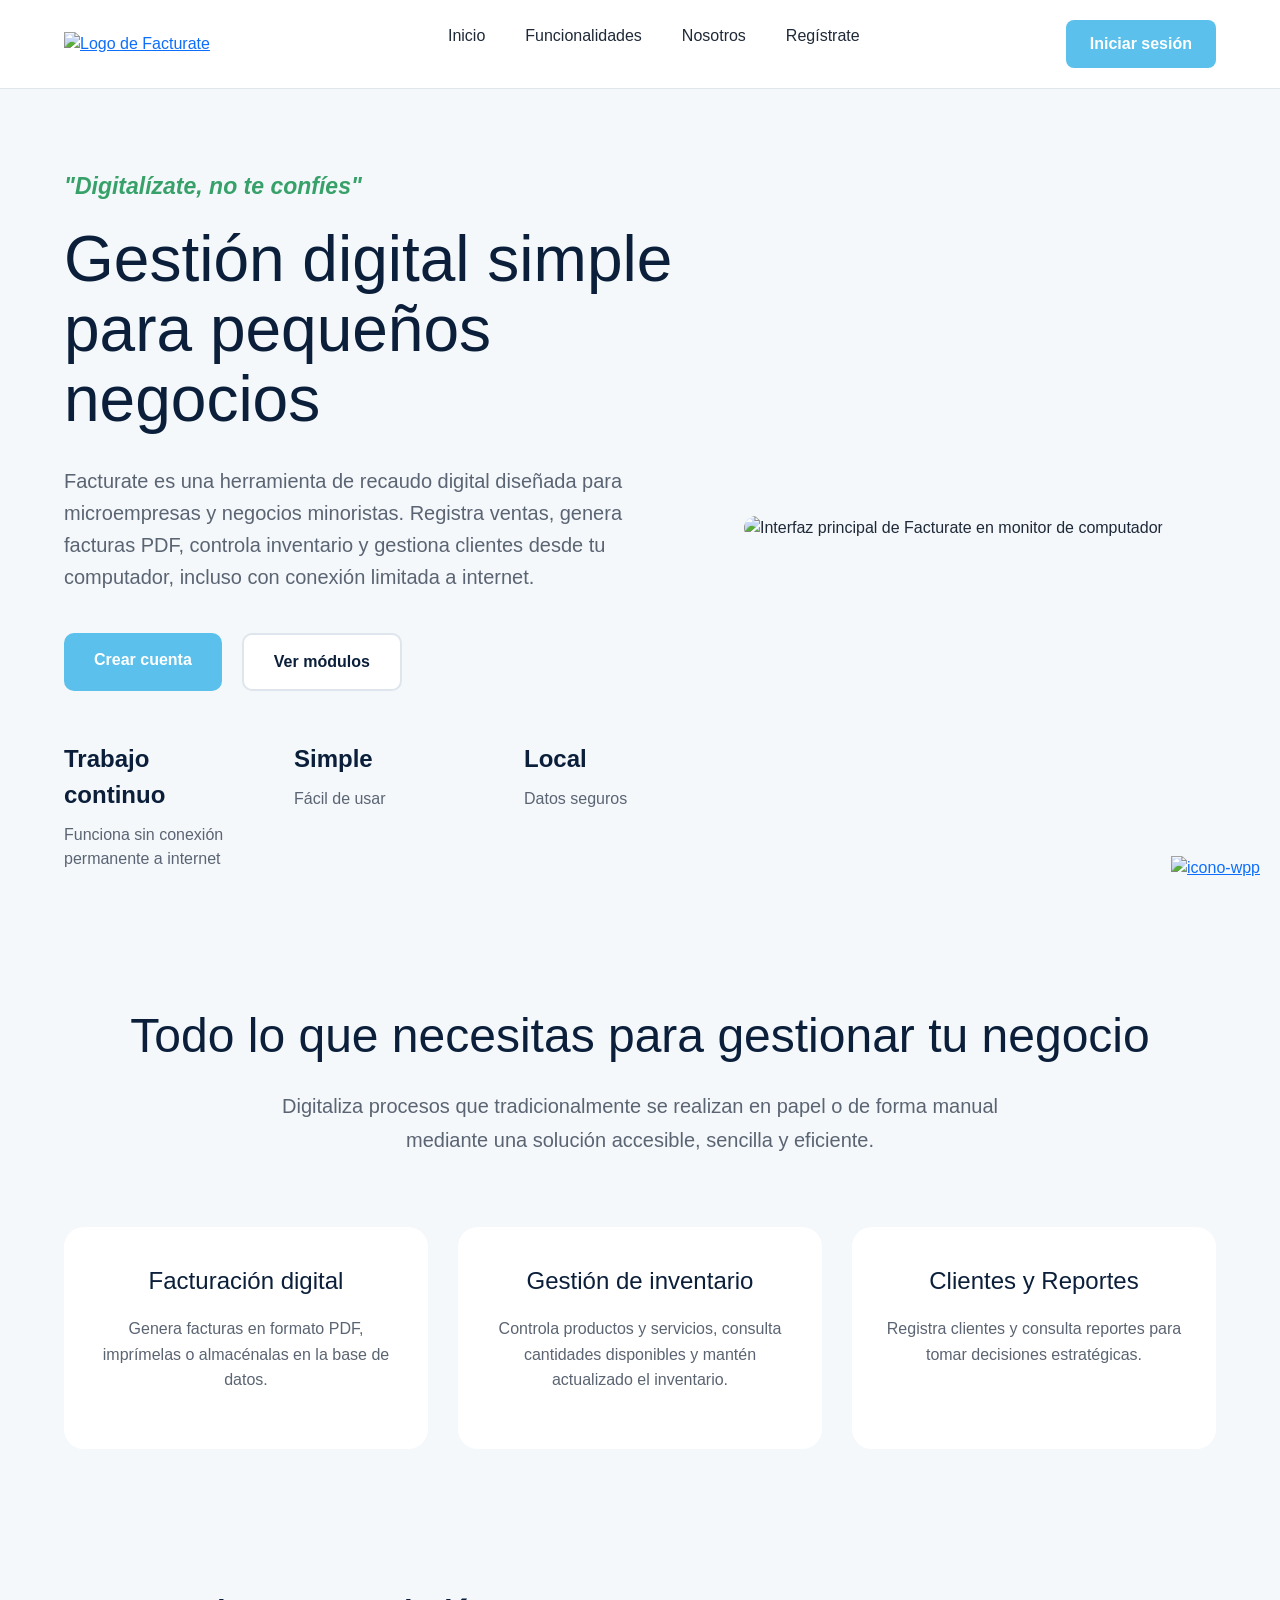
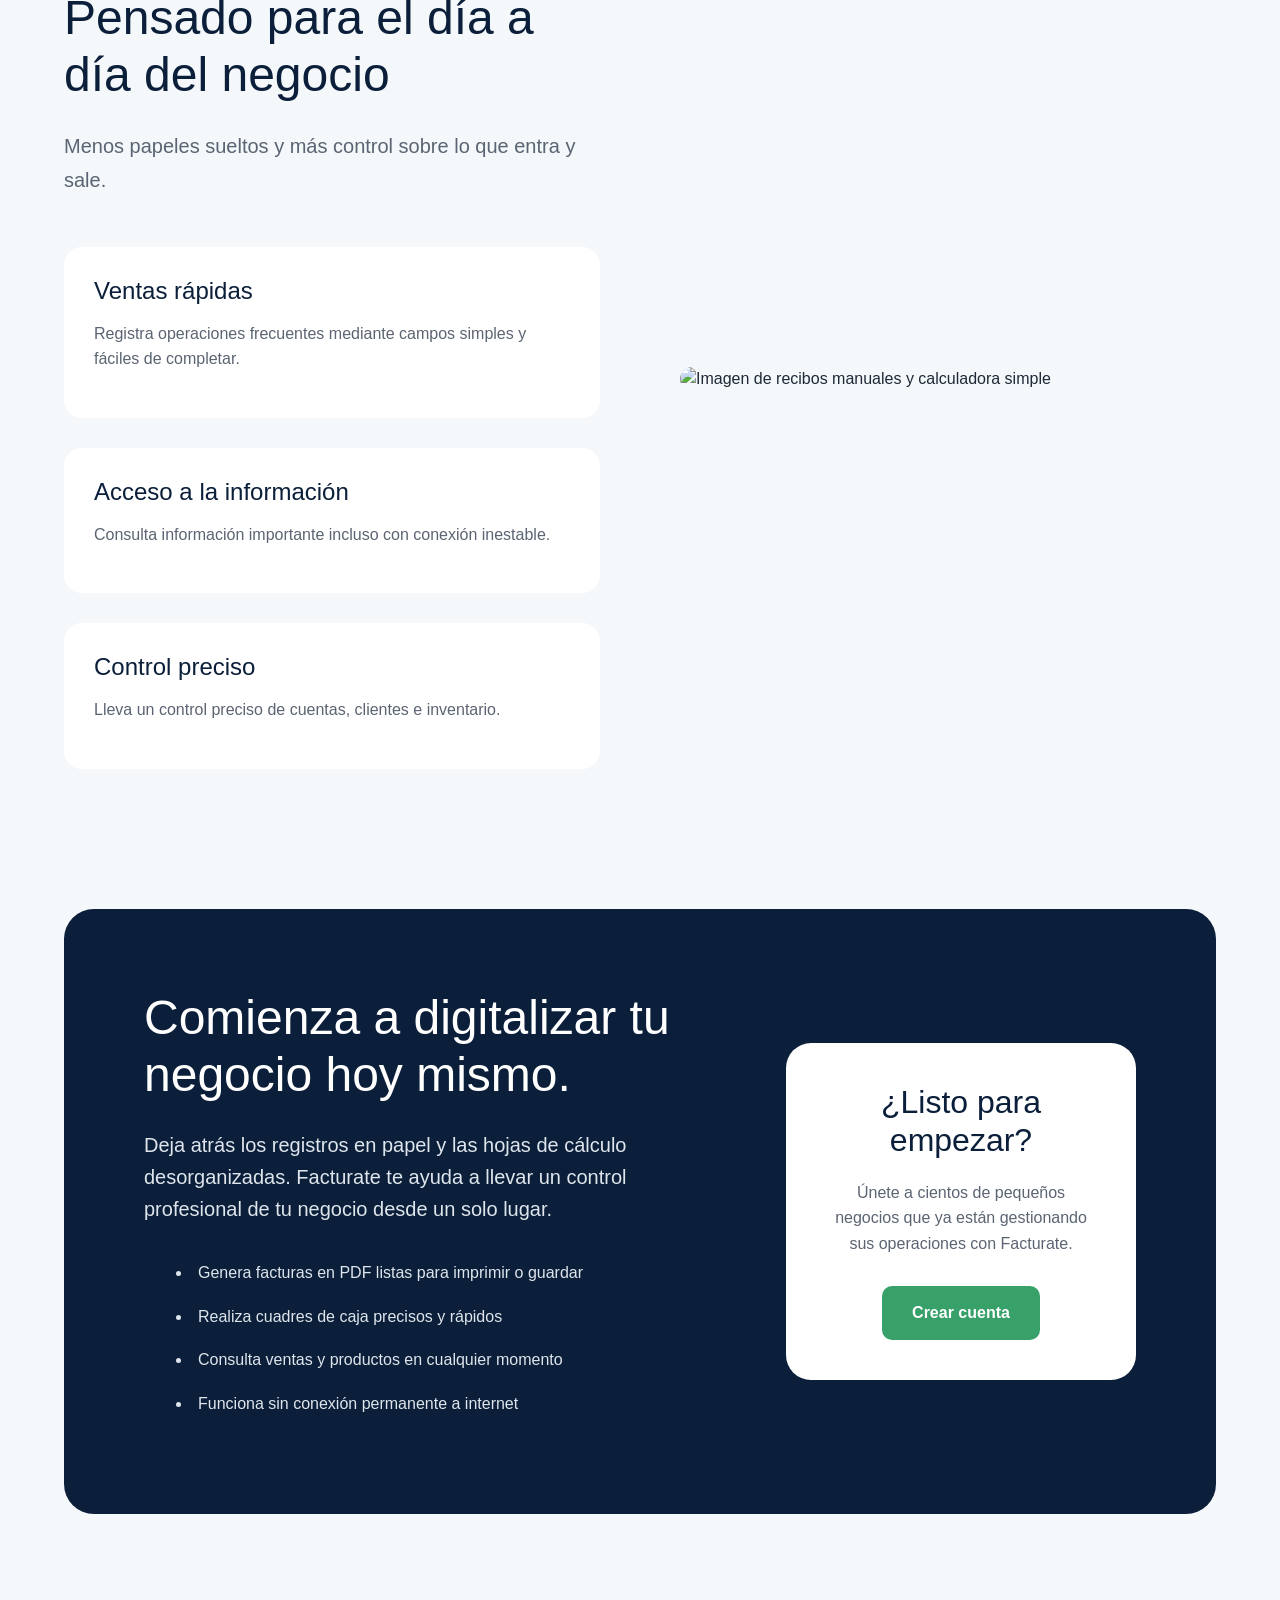
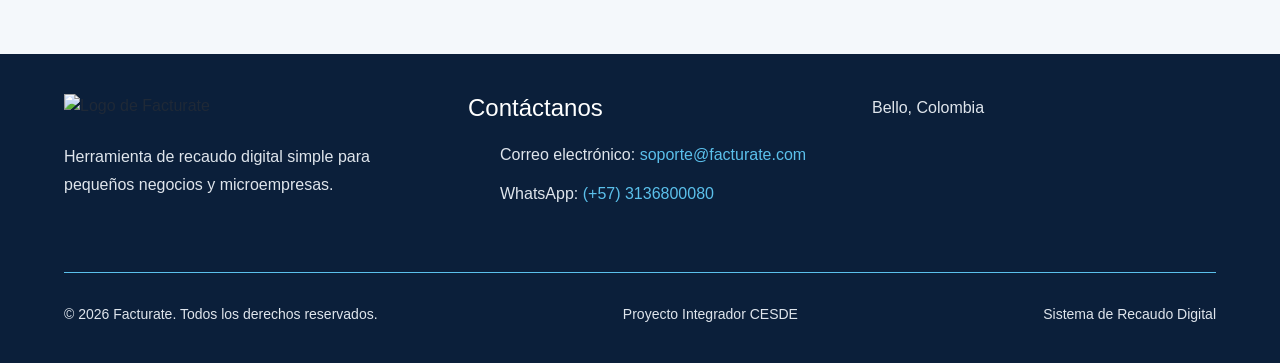
==== index.html @ 5413cbb7 "Refactorizacion y documentacion completa de estilos CSS" ====
<!DOCTYPE html>
<html lang="es">
<head>
  <meta charset="UTF-8">
  <meta name="viewport" content="width=device-width, initial-scale=1.0">
  <title>Facturate | Gestión digital para pequeños negocios</title>
  <link href="https://cdn.jsdelivr.net/npm/bootstrap@5.3.8/dist/css/bootstrap.min.css" rel="stylesheet" integrity="sha384-sRIl4kxILFvY47J16cr9ZwB07vP4J8+LH7qKQnuqkuIAvNWLzeN8tE5YBujZqJLB" crossorigin="anonymous">
  <link rel="stylesheet" href="styles.css">
</head>

<body id="inicio">
  
  <!-- Header -->
  <header>
    <section>
      <a href="#inicio">
        <img src="Imagenes/logo-facturate.png" alt="Logo de Facturate">
      </a>      
      <nav aria-label="Navegación principal">
        <ul>
          <li>
            <a href="#inicio">Inicio</a>
          </li>
          <li>
            <a href="#funcionalidades">Funcionalidades</a>
          </li>
          <li>
            <a href="#nosotros">Nosotros</a>
          </li>
          <li>
            <a href="#registro">Regístrate</a>
          </li>
        </ul>
      </nav>
      <a class="login" href="#login">Iniciar sesión</a>
    </section>
  </header>

  <!-- Main -->
  <main>
    <!--Hero (Parte principal y mas visible de la pagina)-->
    <section class="hero">

      <section class="hero-texto">

        <p class="hero-slogan">"Digitalízate, no te confíes"</p>
        <h1>Gestión digital simple para pequeños negocios</h1>
        <p class="hero-descripcion">
          Facturate es una herramienta de recaudo digital diseñada para
          microempresas y negocios minoristas. Registra ventas, genera
          facturas PDF, controla inventario y gestiona clientes desde
          tu computador, incluso con conexión limitada a internet.
        </p>

        <section class="hero-botones">
          <a class="boton-primario" href="Registro.html">Crear cuenta</a> <!--Boton para el formulario de registro-->
          <a class="boton-secundario" href="#funcionalidades">Ver módulos</a><!--Boton para conocer funcionalidades del software-->
        </section>

        <section class="hero-estadisticas">
          <article class="estadistica">
            <strong>Trabajo continuo</strong>
            <p>Funciona sin conexión permanente a internet</p>
          </article>
          <article class="estadistica">
            <strong>Simple</strong>
            <p>Fácil de usar</p>
          </article>
          <article class="estadistica">
            <strong>Local</strong>
            <p>Datos seguros</p>
          </article>
        </section>

      </section>

      <section class="hero-imagen">
        <img src="Imagenes/Monitor-Interfaz.png" alt="Interfaz principal de Facturate en monitor de computador">
      </section>

    </section>

    <!-- Funcionalidades -->
    <section class="funcionalidades" id="funcionalidades">

        <h2>Todo lo que necesitas para gestionar tu negocio</h2>
        <p>
          Digitaliza procesos que tradicionalmente se realizan
          en papel o de forma manual mediante una solución
          accesible, sencilla y eficiente.
        </p>

      <section class="funcionalidades-cartas">
        <article class="funcionalidad">
          <h3>Facturación digital</h3>
          <p>
            Genera facturas en formato PDF, imprímelas
            o almacénalas en la base de datos.
          </p>
        </article>
        <article class="funcionalidad">
          <h3>Gestión de inventario</h3>
          <p>
            Controla productos y servicios, consulta cantidades
            disponibles y mantén actualizado el inventario.
          </p>
        </article>
        <article class="funcionalidad">
          <h3>Clientes y Reportes</h3>
          <p>
            Registra clientes y consulta reportes para
            tomar decisiones estratégicas.
          </p>
        </article>

      </section>

    </section>

    <!-- Modulos -->
    <section class="modulos" id="modulos">

      <section class="modulos-texto">

          <h2>Pensado para el día a día del negocio</h2>
          <p>
            Menos papeles sueltos y más control
            sobre lo que entra y sale.
          </p>

        <section class="modulos-lista">

          <article class="modulo">
            <h3>Ventas rápidas</h3>
            <p>
              Registra operaciones frecuentes mediante
              campos simples y fáciles de completar.
            </p>
          </article>
          <article class="modulo">
            <h3>Acceso a la información</h3>
            <p>
              Consulta información importante incluso
              con conexión inestable.
            </p>
          </article>
          <article class="modulo">
            <h3>Control preciso</h3>
            <p>
              Lleva un control preciso de cuentas,
              clientes e inventario.
            </p>
          </article>

        </section>

      </section>

      <section class="modulos-manual">
        <img src="Imagenes/Papel_Calculadora.png" alt="Imagen de recibos manuales y calculadora simple">
      </section>

    </section>

    <!--CTA Section (invitación final)-->
    <section class="cta">

      <section class="cta-texto">
        <h2>Comienza a digitalizar tu negocio hoy mismo.</h2>
        <p>
          Deja atrás los registros en papel y las hojas de cálculo desorganizadas. 
          Facturate te ayuda a llevar un control profesional de tu negocio desde un solo lugar.
        </p>
          <ul>
            <li>Genera facturas en PDF listas para imprimir o guardar</li>
            <li>Realiza cuadres de caja precisos y rápidos</li>
            <li>Consulta ventas y productos en cualquier momento</li>
            <li>Funciona sin conexión permanente a internet</li>
          </ul>
      </section>

      <article class="cta-accion">
        <h2>¿Listo para empezar?</h2>
        <p>
          Únete a cientos de pequeños negocios que ya están gestionando sus operaciones con Facturate.
        </p>
        <a class="boton-cta" href="Registro.html">Crear cuenta</a>
      </article>

    </section>

  </main>

  <!--Footer-->
  <footer class="footer">

    <section class="footer-contenido">

      <article class="footer-marca">
        <img src="Imagenes/logo-facturate.png" alt="Logo de Facturate">
        <p>
          Herramienta de recaudo digital simple
          para pequeños negocios y microempresas.
        </p>
      </article>
      <article class="footer-contacto">
        <h3>Contáctanos</h3>
        <ul>
          <li>Correo electrónico:
            <a href="mailto:julian.zapata.munera@gmail.com"> soporte@facturate.com</a>
          </li>
          <li>WhatsApp:
            <a href="https://wa.me/573136800080">(+57) 3136800080</a>
          </li>
        </ul>
      </article>

      <article class="footer-ubicacion">
        <p>Bello, Colombia</p>
      </article>

    </section>

    <!--Copyrigth de proyecto Facturate-->
    <section class="footer-copy">
      <p>© 2026 Facturate. Todos los derechos reservados.</p>
      <p>Proyecto Integrador CESDE</p>
      <p>Sistema de Recaudo Digital</p>
    </section>

  </footer>
  <a href="https://wa.me/573136800080" class="btn-whatsapp" target="_blank" aria-label="Contactar por WhatsApp">
    <img src="Imagenes/icons8-whatsapp-64.png" alt="icono-wpp">
  </a>  

</body>
</html>
---- styles.css ----
/*========================================
=             PALETA DE COLORES          =
========================================*/
:root {
    --azul-oscuro: #0b1f3a;
    --azul-claro: #5bc0eb;
    --verde: #37a169;
    --gris-oscuro: #1f2937;
    --gris-medio: #5b6472;
    --gris-claro: #dfe5ec;
    --gris-fondo: #f4f8fb;
    --blanco: #ffffff;
}

/*========================================
=             ESTILOS GENERALES          =
========================================*/

/* Reset general para evitar estilos por defecto del navegador */
* {
    margin: 0;
    padding: 0;
    box-sizing: border-box;
}

/* Estilos generales del sitio */
body {
    background-color: var(--gris-fondo);
    font-family: Arial, Helvetica, sans-serif;
    color: var(--gris-oscuro);
}

/*========================================
=          PÁGINA PRINCIPAL: INDEX       =
========================================*/

/* Header */
header {
    background-color: var(--blanco);
    border-bottom: 1px solid var(--gris-claro);
    padding: 20px 0;
    position: sticky;
    top: 0;
    z-index: 1000;
    /* Mantiene el encabezado visible al desplazarse */
}

header section {
    width: 90%;
    max-width: 1200px;
    margin: 0 auto;
    display: flex;
    justify-content: space-between;
    align-items: center;
    /* Distribuye los elementos horizontalmente y los centra verticalmente */
}

header img {
    width: 180px;
    height: auto;
}

/* Navegación principal */
nav ul {
    display: flex;
    gap: 40px;
    list-style: none;
    /* Elimina las viñetas de la lista */
}

nav a {
    text-decoration: none;
    color: var(--gris-oscuro);
    font-size: 16px;
    font-weight: 500;
}

nav a:hover {
    color: var(--azul-claro);
}

/* Botón de inicio de sesión */
.login {
    background-color: var(--azul-claro);
    color: var(--blanco);
    text-decoration: none;
    padding: 12px 24px;
    border-radius: 8px;
    font-weight: bold;
}

/*========================================
=                 HERO                   =
========================================*/

/* Sección principal de presentación */
.hero {
    width: 90%;
    max-width: 1200px;
    margin: 80px auto;
    display: flex;
    align-items: center;
    justify-content: space-between;
    gap: 60px;
}

/* Columnas del Hero */
.hero-texto {
    flex: 1;
}

.hero-imagen {
    flex: 1;
}

.hero-imagen img {
    width: 100%;
    height: auto;
    border-radius: 20px;
}

/* Contenido textual */
.hero-slogan {
    color: var(--verde);
    font-size: 23px;
    font-weight: bold;
    font-style: italic;
    margin-bottom: 20px;
}

.hero-texto h1 {
    font-size: 64px;
    color: var(--azul-oscuro);
    line-height: 1.1;
    margin-bottom: 30px;
    /* Reduce el espacio entre líneas del título principal */
}

.hero-descripcion {
    font-size: 20px;
    color: var(--gris-medio);
    line-height: 1.6;
    margin-bottom: 40px;
}

/* Botones de acción */
.hero-botones {
    display: flex;
    gap: 20px;
    margin-bottom: 50px;
}

.boton-primario {
    background-color: var(--azul-claro);
    color: var(--blanco);
    text-decoration: none;
    padding: 15px 30px;
    border-radius: 10px;
    font-weight: bold;
}

.boton-secundario {
    background-color: var(--blanco);
    color: var(--azul-oscuro);
    text-decoration: none;
    padding: 15px 30px;
    border: 2px solid var(--gris-claro);
    border-radius: 10px;
    font-weight: bold;
}

/* Estadísticas destacadas */
.hero-estadisticas {
    display: flex;
    gap: 70px;
}

.estadistica {
    width: 160px;
}

.estadistica strong {
    display: block;
    font-size: 24px;
    color: var(--azul-oscuro);
    margin-bottom: 10px;
}

.estadistica p {
    color: var(--gris-medio);
    line-height: 1.5;
}

/*========================================
=           FUNCIONALIDADES              =
========================================*/

/* Sección de funcionalidades */
.funcionalidades {
    width: 90%;
    max-width: 1200px;
    margin: 120px auto;
    text-align: center;
}

.funcionalidades h2 {
    font-size: 48px;
    color: var(--azul-oscuro);
    margin-bottom: 25px;
}

.funcionalidades > p {
    font-size: 20px;
    color: var(--gris-medio);
    line-height: 1.7;
    max-width: 800px;
    margin: 0 auto 70px auto;
    /* Aplica únicamente al párrafo principal de la sección */
}

/* Contenedor de tarjetas */
.funcionalidades-cartas {
    display: flex;
    gap: 30px;
    align-items: stretch;
    /* Mantiene todas las tarjetas con la misma altura */
}

/* Tarjetas de funcionalidad */
.funcionalidad {
    background-color: var(--blanco);
    padding: 40px 30px;
    border-radius: 20px;
    text-align: center;
    flex: 1;
}

.funcionalidad h3 {
    font-size: 24px;
    color: var(--azul-oscuro);
    margin-bottom: 20px;
}

.funcionalidad p {
    color: var(--gris-medio);
    line-height: 1.6;
}

/*========================================
=                MÓDULOS                =
========================================*/

.modulos {
    width: 90%;
    max-width: 1200px;
    margin: 140px auto;
    display: flex;
    align-items: center;
    gap: 80px;
}

.modulos-texto {
    flex: 1;
}

.modulos-texto h2 {
    font-size: 48px;
    color: var(--azul-oscuro);
    margin-bottom: 25px;
}

.modulos-texto > p {
    font-size: 20px;
    color: var(--gris-medio);
    line-height: 1.7;
    margin-bottom: 50px;
}

.modulos-lista {
    display: flex;
    flex-direction: column;
    /*Ordena los elementos en forma de columna, uno debajo del otro (en vertical)*/
    gap: 30px;
}

.modulo {
    background-color: var(--blanco);
    padding: 30px;
    border-radius: 18px;
}

.modulo h3 {
    color: var(--azul-oscuro);
    font-size: 24px;
    margin-bottom: 15px;
}

.modulo p {
    color: var(--gris-medio);
    line-height: 1.6;
}

.modulos-manual {
    flex: 1;
}

.modulos-manual img {
    width: 100%;
    border-radius: 25px;
}

/*========================================
=                 CTA                    =
========================================*/

/* Sección de llamada a la acción */
.cta {
    width: 90%;
    max-width: 1200px;
    margin: 140px auto;
    padding: 80px;
    display: flex;
    justify-content: space-between;
    align-items: center;
    gap: 60px;

    background-color: var(--azul-oscuro);
    border-radius: 30px;
}

/* Contenido principal */
.cta-texto {
    flex: 1;
}

.cta-texto h2 {
    font-size: 48px;
    color: var(--blanco);
    margin-bottom: 25px;
}

.cta-texto p {
    font-size: 20px;
    color: var(--gris-claro);
    line-height: 1.6;
    margin-bottom: 35px;
}

/* Lista de beneficios */
.cta-texto ul {
    list-style-position: inside;
}

.cta-texto li {
    color: var(--gris-claro);
    line-height: 1.6;
    margin-bottom: 18px;
}

/* Tarjeta de acción */
.cta-accion {
    width: 100%;
    max-width: 350px;
    padding: 40px;

    background-color: var(--blanco);
    border-radius: 25px;
    text-align: center;
}

.cta-accion h2 {
    font-size: 32px;
    color: var(--azul-oscuro);
    margin-bottom: 20px;
}

.cta-accion p {
    color: var(--gris-medio);
    line-height: 1.6;
    margin-bottom: 30px;
}

/* Botón principal del CTA */
.boton-cta {
    display: inline-block;
    padding: 15px 30px;

    background-color: var(--verde);
    color: var(--blanco);
    text-decoration: none;
    border-radius: 10px;
    font-weight: bold;
}

/*========================================
=                FOOTER                  =
========================================*/

/* Pie de página */
.footer {
    background-color: var(--azul-oscuro);
    padding: 40px 0 20px;
}

/* Contenido principal del footer */
.footer-contenido {
    width: 90%;
    max-width: 1200px;
    margin: auto;

    display: flex;
    justify-content: space-between;
    gap: 60px;
}

.footer-contenido article {
    flex: 1;
}

/* Marca */
.footer-marca img {
    width: 180px;
    margin-bottom: 25px;
}

/* Textos generales */
.footer p {
    color: var(--gris-claro);
    line-height: 1.7;
}

.footer h3 {
    color: var(--blanco);
    font-size: 24px;
    margin-bottom: 20px;
}

/* Lista de contacto */
.footer ul {
    list-style: none;
}

.footer li {
    color: var(--gris-claro);
    margin-bottom: 15px;
}

.footer a {
    color: var(--azul-claro);
    text-decoration: none;
}

/* Copyright */
.footer-copy {
    width: 90%;
    max-width: 1200px;
    margin: 50px auto 0;
    padding-top: 30px;

    display: flex;
    justify-content: space-between;
    align-items: center;
    gap: 20px;

    border-top: 1px solid var(--azul-claro);
    font-size: 14px;
}

/*========================================
=            BOTÓN WHATSAPP              =
========================================*/

/* Botón flotante de WhatsApp */
.btn-whatsapp {
    position: fixed;
    bottom: 20px;
    right: 20px;
    z-index: 1000;
}

.btn-whatsapp img {
    width: 60px;
    height: auto;
}

/*========================================
=      RESPONSIVE - MÓVILES PEQUEÑOS     =
========================================*/

@media (max-width: 480px) {

    /*========================================
    =                HEADER                  =
    ========================================*/

    /* Reducir el tamaño del logo */
    header img {
        width: 170px;
    }

    /* Reorganizar elementos del encabezado */
    header section {
        flex-wrap: wrap;
        justify-content: center;
        gap: 15px;
    }

    /* Permitir que el menú ocupe una fila completa */
    nav {
        width: 100%;
    }

    /* Centrar enlaces del menú */
    nav ul {
        justify-content: center;
        gap: 18px;
        padding-left: 0;
    }

    /* Reducir tamaño de los enlaces */
    nav a {
        font-size: 13px;
    }

    /* Reducir tamaño del botón de acceso */
    .login {
        padding: 8px 12px;
    }

    /*========================================
    =                 HERO                   =
    ========================================*/

    /* Organizar Hero en una sola columna */
    .hero {
        flex-direction: column;
        margin: 40px auto;
        gap: 30px;
    }

    /* Reducir tamaño del título principal */
    .hero-texto h1 {
        font-size: 36px;
    }

    /* Reducir tamaño de la descripción */
    .hero-descripcion {
        font-size: 16px;
    }

    /* Organizar botones en columna */
    .hero-botones {
        flex-direction: column;
        margin-bottom: 30px;
    }

    /* Reducir tamaño de los botones */
    .boton-primario,
    .boton-secundario {
        padding: 12px 20px;
    }

    /* Organizar estadísticas en columna */
    .hero-estadisticas {
        flex-direction: column;
        gap: 20px;
    }

    /* Permitir ancho completo de las estadísticas */
    .estadistica {
        width: 100%;
    }

    /* Reducir tamaño de títulos de estadísticas */
    .estadistica strong {
        font-size: 20px;
    }

    .estadistica p {
        font-size: 15px;
        line-height: 1.5;
    }

    /* Centrar imagen principal */
    .hero-imagen {
        width: 90%;
        margin: 0 auto;
    }

    /*========================================
    =           FUNCIONALIDADES              =
    ========================================*/

    /* Organizar tarjetas en columna */
    .funcionalidades-cartas {
        flex-direction: column;
        gap: 20px;
    }

    /* Reducir espacios exteriores */
    .funcionalidades {
        margin: 80px auto;
    }

    /* Reducir tamaño del título */
    .funcionalidades h2 {
        font-size: 36px;
    }

    /* Reducir tamaño de la descripción */
    .funcionalidades>p {
        font-size: 16px;
    }

    /* Reducir espacio interno de tarjetas */
    .funcionalidad {
        padding: 30px 20px;
    }

    /* Reducir tamaño de títulos */
    .funcionalidad h3 {
        font-size: 22px;
    }

    /*========================================
    =                MÓDULOS                =
    ========================================*/

    /* Organizar módulos en columna */
    .modulos {
        flex-direction: column;
        gap: 40px;
        margin: 80px auto;
    }

    /* Reducir tamaño del título */
    .modulos-texto h2 {
        font-size: 32px;
    }

    /* Reducir tamaño de la descripción */
    .modulos-texto>p {
        font-size: 16px;
        margin-bottom: 30px;
    }

    /* Reducir espacio interno */
    .modulo {
        padding: 25px 20px;
    }

    /* Reducir tamaño de títulos */
    .modulo h3 {
        font-size: 22px;
    }

    /* Centrar imagen */
    .modulos-manual {
        width: 90%;
        margin: 0 auto;
    }

    /*========================================
    =                  CTA                   =
    ========================================*/

    /* Organizar CTA en columna */
    .cta {
        flex-direction: column;
        gap: 30px;
        padding: 40px 25px;
        margin: 80px auto;
    }

    /* Reducir tamaño del título */
    .cta-texto h2 {
        font-size: 36px;
        line-height: 1.2;
    }

    /* Reducir tamaño de descripción */
    .cta-texto p {
        font-size: 16px;
    }

    /* Reducir tamaño de la lista */
    .cta-texto li {
        font-size: 15px;
        line-height: 1.6;
    }

    /* Eliminar restricciones de ancho */
    .cta-accion {
        max-width: 100%;
    }

    .cta-texto,
    .cta-accion {
        width: 100%;
        max-width: 100%;
    }

    /*========================================
    =                FOOTER                  =
    ========================================*/

    /* Organizar contenido en columna */
    .footer-contenido {
        flex-direction: column;
        gap: 30px;
    }

    /* Reducir tamaño del logo */
    .footer-marca img {
        width: 150px;
    }

    /* Reducir tamaño de títulos */
    .footer h3 {
        font-size: 20px;
    }

    /* Organizar copyright en columna */
    .footer-copy {
        flex-direction: column;
        text-align: center;
        gap: 10px;
    }

    /* Reducir tamaño del texto */
    .footer-copy p {
        font-size: 13px;
    }

}

/*========================================
=      RESPONSIVE - CELULARES GRANDES    =
========================================*/

@media (min-width: 481px) and (max-width: 767px) {

    /*========================================
    =                HEADER                  =
    ========================================*/

    /* Ajustar tamaño del logo */
    header img {
        width: 190px;
    }

    /* Reorganizar elementos del encabezado */
    header section {
        flex-wrap: wrap;
        justify-content: center;
        gap: 20px;
    }

    /* Permitir que el menú ocupe una fila completa */
    nav {
        width: 100%;
    }

    /* Centrar enlaces del menú */
    nav ul {
        justify-content: center;
        gap: 25px;
        padding-left: 0;
    }

    /* Ajustar tamaño de los enlaces */
    nav a {
        font-size: 15px;
    }

    /* Ajustar tamaño del botón */
    .login {
        padding: 10px 18px;
    }

    /*========================================
    =                 HERO                   =
    ========================================*/

    /* Organizar Hero en columna */
    .hero {
        flex-direction: column;
        margin: 60px auto;
        gap: 40px;
    }

    /* Ajustar tamaño del título */
    .hero-texto h1 {
        font-size: 52px;
    }

    /* Ajustar tamaño de la descripción */
    .hero-descripcion {
        font-size: 18px;
    }

    /* Organizar botones en fila adaptable */
    .hero-botones {
        flex-direction: row;
        justify-content: center;
        flex-wrap: wrap;
    }

    /* Centrar estadísticas */
    .hero-estadisticas {
        justify-content: center;
        gap: 40px;
    }

    /* Centrar imagen principal */
    .hero-imagen {
        width: 80%;
        margin: 0 auto;
    }

    /*========================================
    =           FUNCIONALIDADES              =
    ========================================*/

    /* Ajustar espacio exterior */
    .funcionalidades {
        margin: 100px auto;
    }

    /* Ajustar tamaño del título */
    .funcionalidades h2 {
        font-size: 42px;
    }

    /* Ajustar tamaño de la descripción */
    .funcionalidades>p {
        font-size: 18px;
    }

    /* Organizar tarjetas en columna */
    .funcionalidades-cartas {
        flex-direction: column;
        gap: 25px;
    }

    /*========================================
    =                MÓDULOS                =
    ========================================*/

    /* Organizar módulos en columna */
    .modulos {
        flex-direction: column;
        gap: 50px;
        margin: 100px auto;
    }

    /* Ajustar tamaño del título */
    .modulos-texto h2 {
        font-size: 42px;
    }

    /* Ajustar tamaño de la descripción */
    .modulos-texto>p {
        font-size: 18px;
    }

    /* Centrar imagen */
    .modulos-manual {
        width: 80%;
        margin: 0 auto;
    }

    /*========================================
    =                  CTA                   =
    ========================================*/

    /* Organizar CTA en columna */
    .cta {
        flex-direction: column;
        gap: 40px;
        padding: 60px 40px;
        margin: 100px auto;
    }

    /* Ajustar tamaño del título */
    .cta-texto h2 {
        font-size: 42px;
    }

    /* Permitir ancho completo */
    .cta-texto,
    .cta-accion {
        width: 100%;
        max-width: 100%;
    }

    /*========================================
    =                FOOTER                  =
    ========================================*/

    /* Organizar contenido en columna */
    .footer-contenido {
        flex-direction: column;
        gap: 35px;
    }

    /* Organizar copyright en columna */
    .footer-copy {
        flex-direction: column;
        text-align: center;
        gap: 10px;
    }

}

/*========================================
=          RESPONSIVE - TABLETS          =
========================================*/

@media (min-width: 768px) and (max-width: 1024px) {

    /*========================================
    =                HEADER                  =
    ========================================*/

    /* Ajustar ancho del contenedor */
    header section {
        width: 95%;
    }

    /* Ajustar separación del menú */
    nav ul {
        gap: 25px;
    }

    /*========================================
    =                 HERO                   =
    ========================================*/

    /* Ajustar distribución del Hero */
    .hero {
        gap: 40px;
        align-items: center;
    }

    /* Ajustar tamaño del título */
    .hero-texto h1 {
        font-size: 54px;
    }

    /* Ajustar tamaño de la descripción */
    .hero-descripcion {
        font-size: 18px;
    }

    /* Reducir separación entre botones */
    .hero-botones {
        gap: 15px;
    }

    /* Reducir separación entre estadísticas */
    .hero-estadisticas {
        gap: 30px;
    }

    /* Reducir ancho de cada estadística */
    .estadistica {
        width: 120px;
    }

    /* Ajustar imagen principal */
    .hero-imagen img {
        width: 100%;
    }

    /*========================================
    =           FUNCIONALIDADES              =
    ========================================*/

    /* Ajustar tamaño del título */
    .funcionalidades h2 {
        font-size: 48px;
    }

    /* Reducir separación entre tarjetas */
    .funcionalidades-cartas {
        gap: 20px;
    }

    /* Ajustar espacio interno */
    .funcionalidad {
        padding: 35px 25px;
    }

    /*========================================
    =                MÓDULOS                =
    ========================================*/

    /* Ajustar separación entre columnas */
    .modulos {
        gap: 50px;
    }

    /* Ajustar tamaño del título */
    .modulos-texto h2 {
        font-size: 46px;
    }

    /* Ajustar espacio interno */
    .modulo {
        padding: 25px;
    }

    /*========================================
    =                  CTA                   =
    ========================================*/

    /* Ajustar espacios internos */
    .cta {
        padding: 60px 40px;
        gap: 40px;
    }

    /* Ajustar tamaño del título */
    .cta-texto h2 {
        font-size: 46px;
    }

    /* Reducir ancho de la tarjeta lateral */
    .cta-accion {
        max-width: 300px;
    }

    /*========================================
    =                FOOTER                  =
    ========================================*/

    /* Ajustar separación entre columnas */
    .footer-contenido {
        gap: 40px;
    }

}
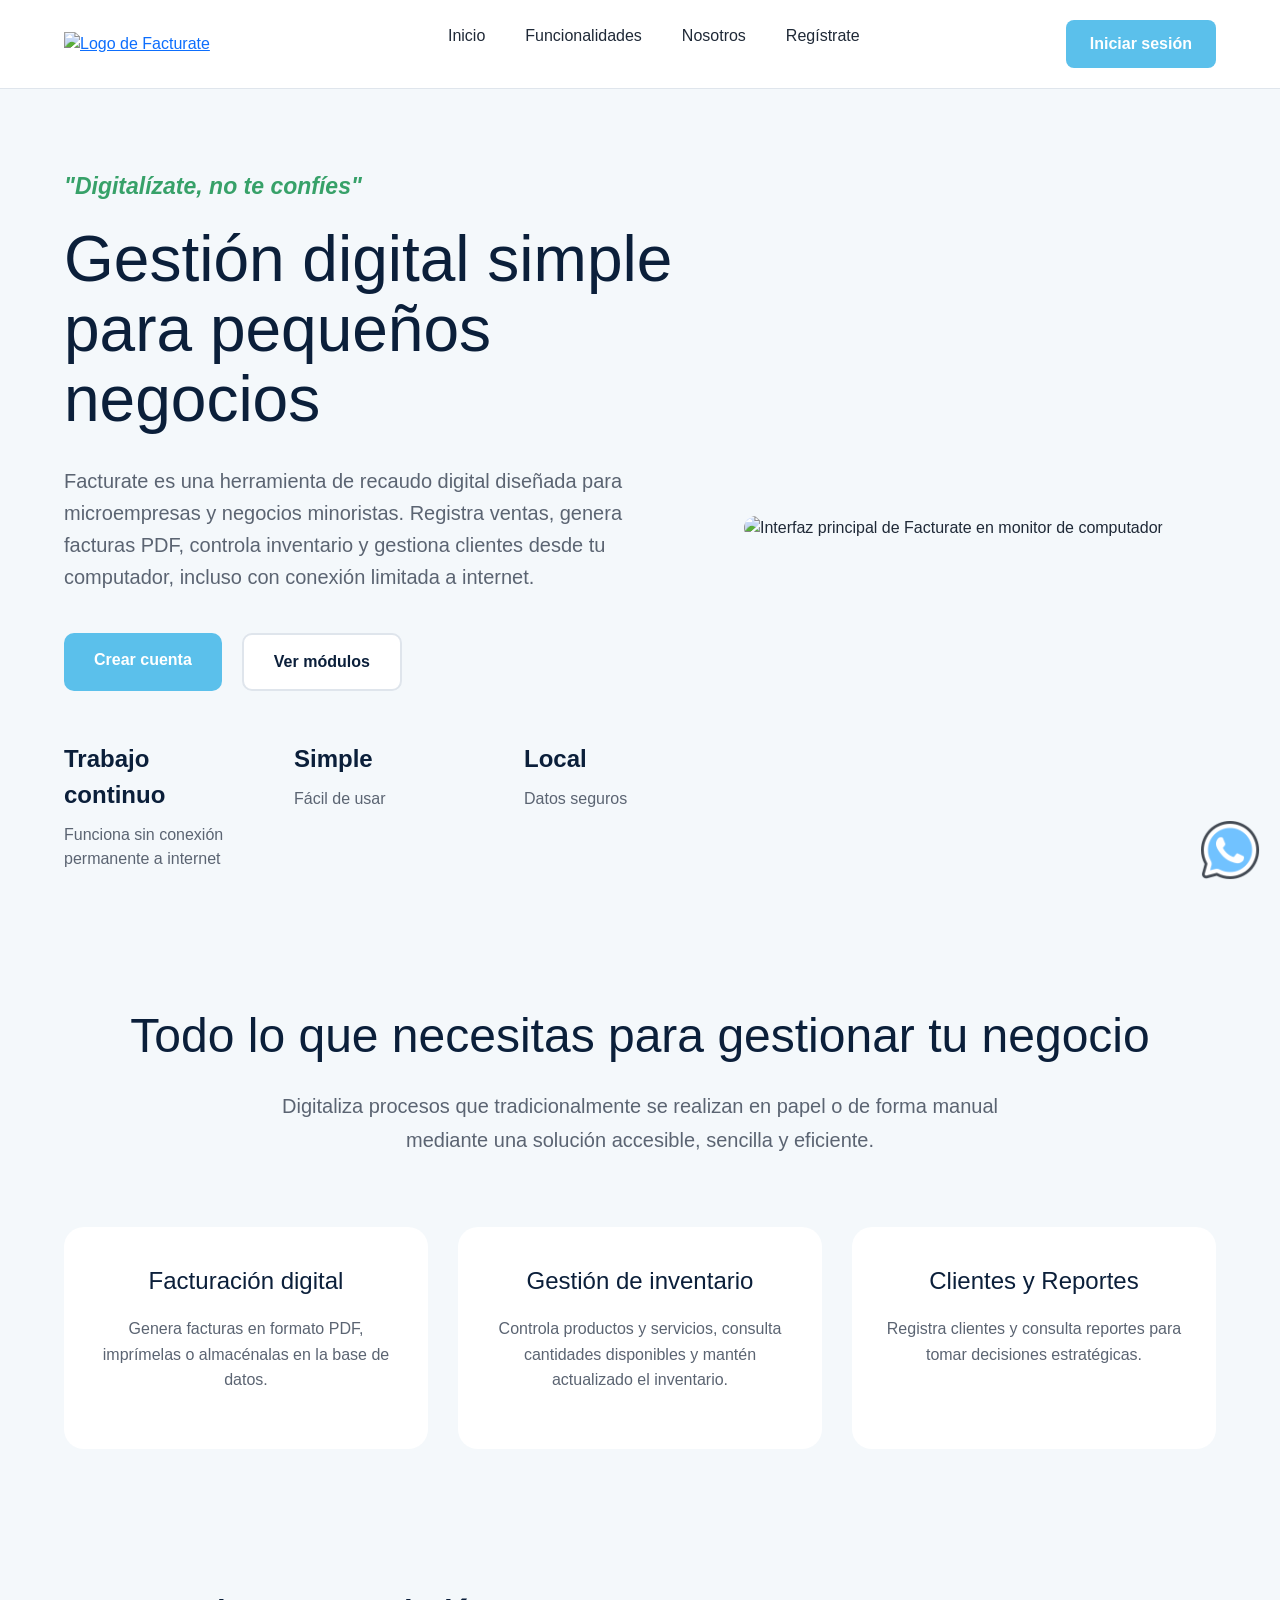
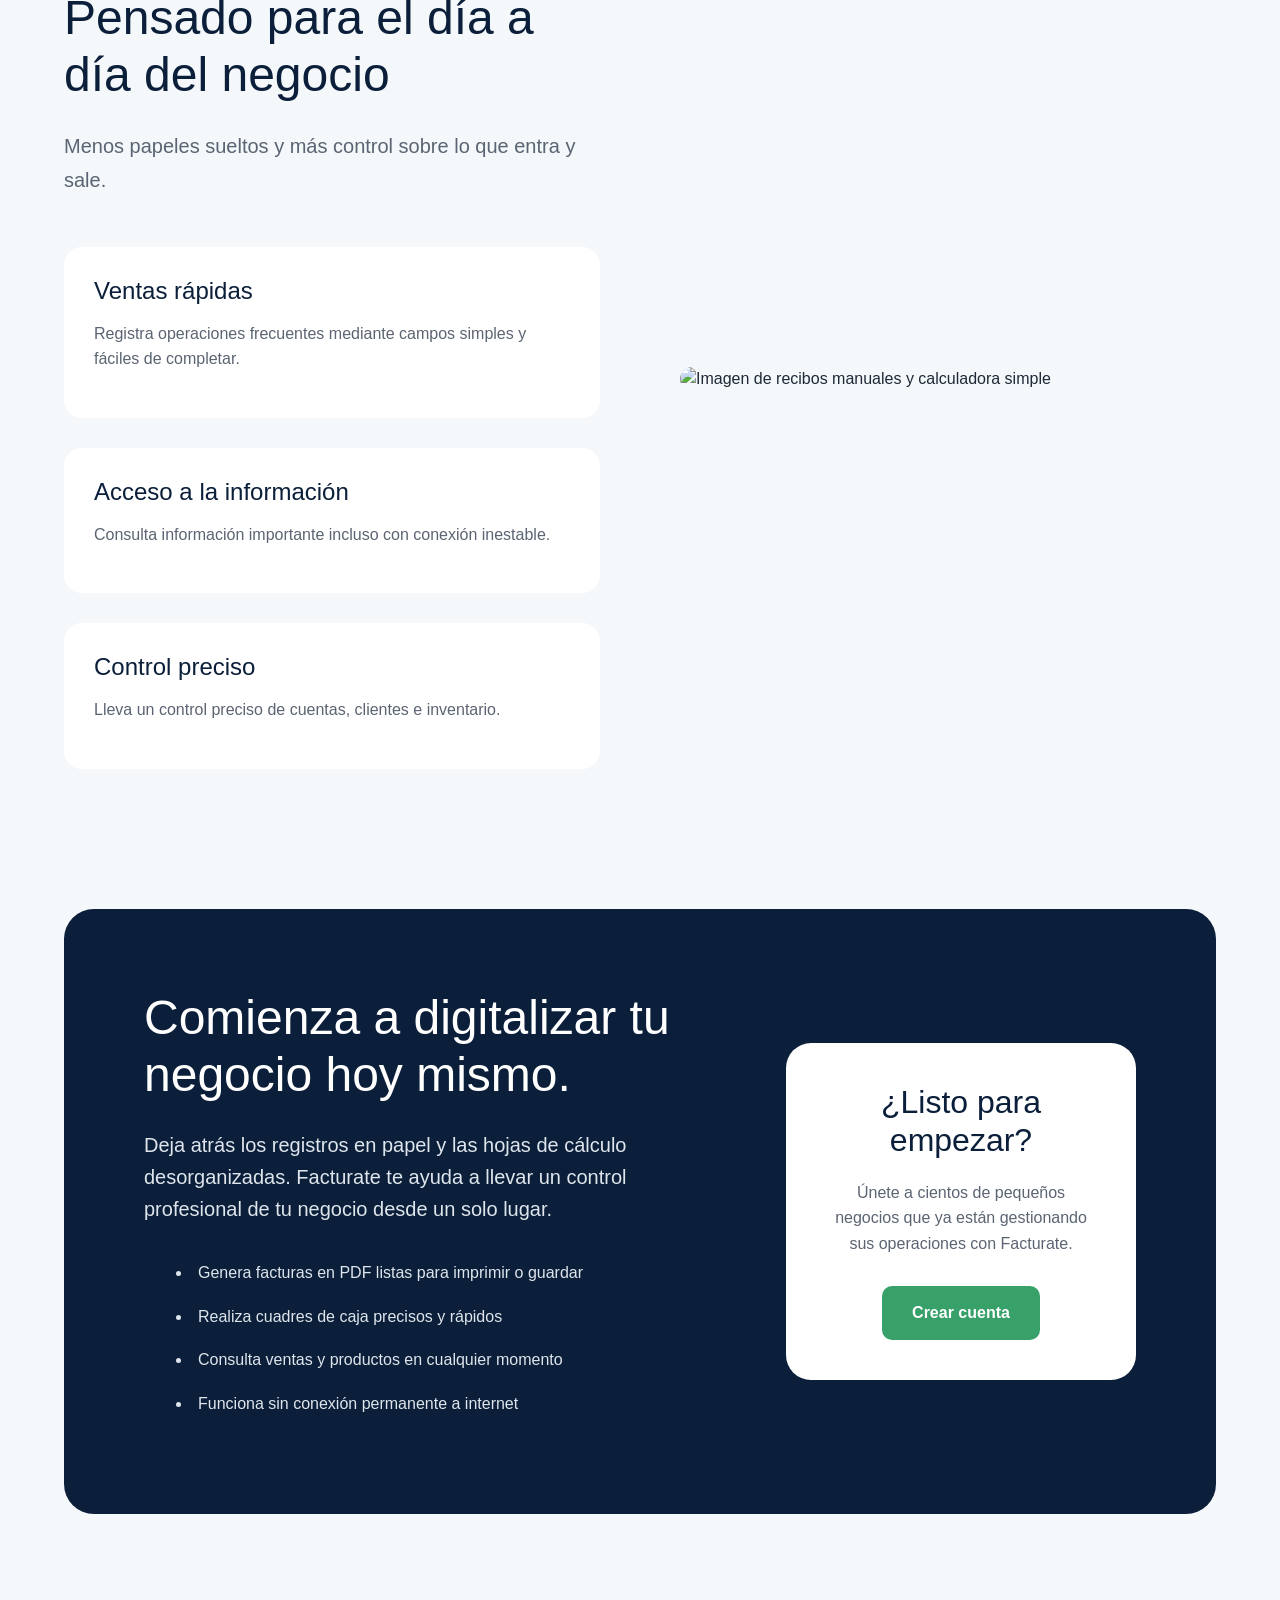
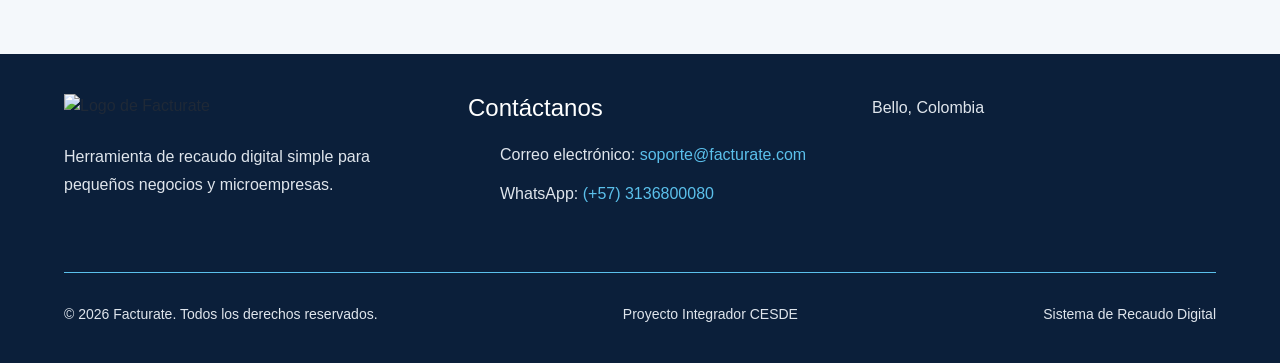
==== commit 7df19f83: "Creacion estructura semantica pagina nosotros" ====
--- a/index.html
+++ b/index.html
@@ -230,7 +230,7 @@
 
   </footer>
   <a href="https://wa.me/573136800080" class="btn-whatsapp" target="_blank" aria-label="Contactar por WhatsApp">
-    <img src="Imagenes/icons8-whatsapp-64.png" alt="icono-wpp">
+    <img src="Imagenes/icon-whatsapp.png" alt="icono-wpp">
   </a>  
 
 </body>
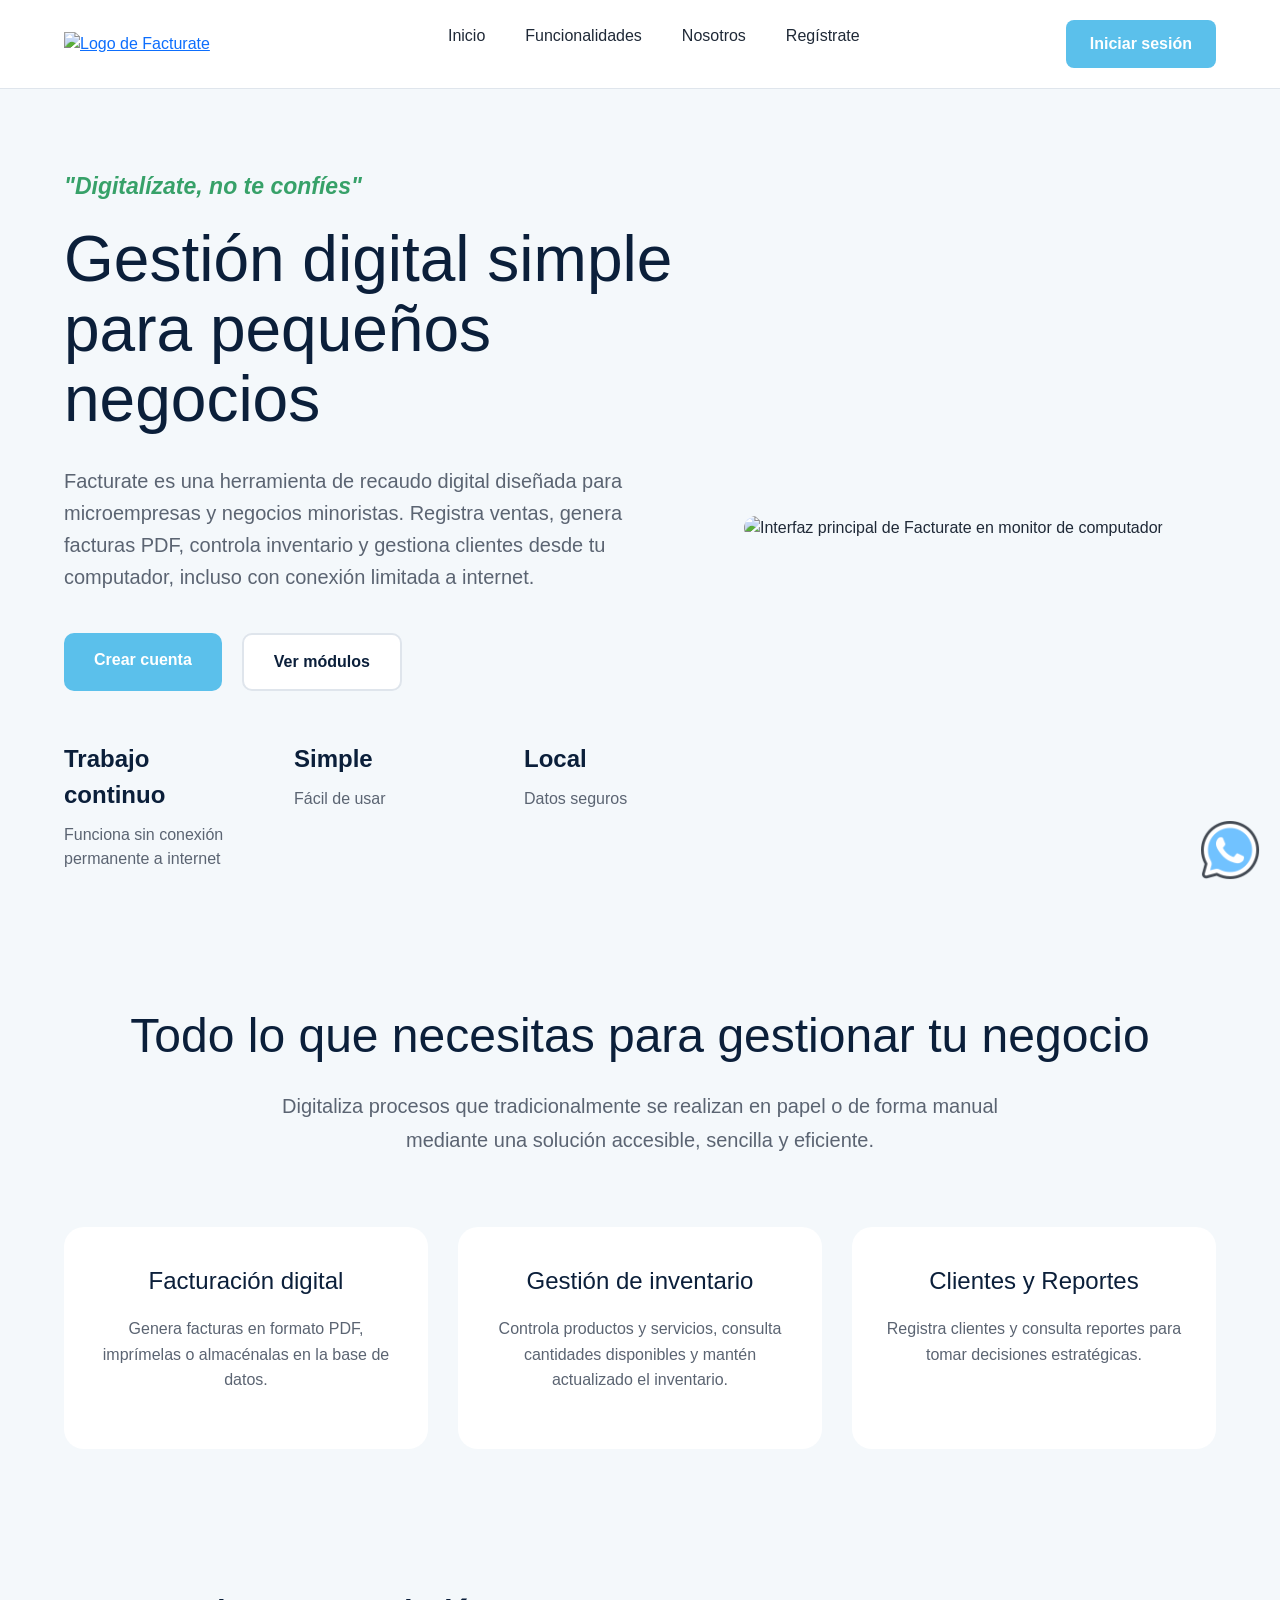
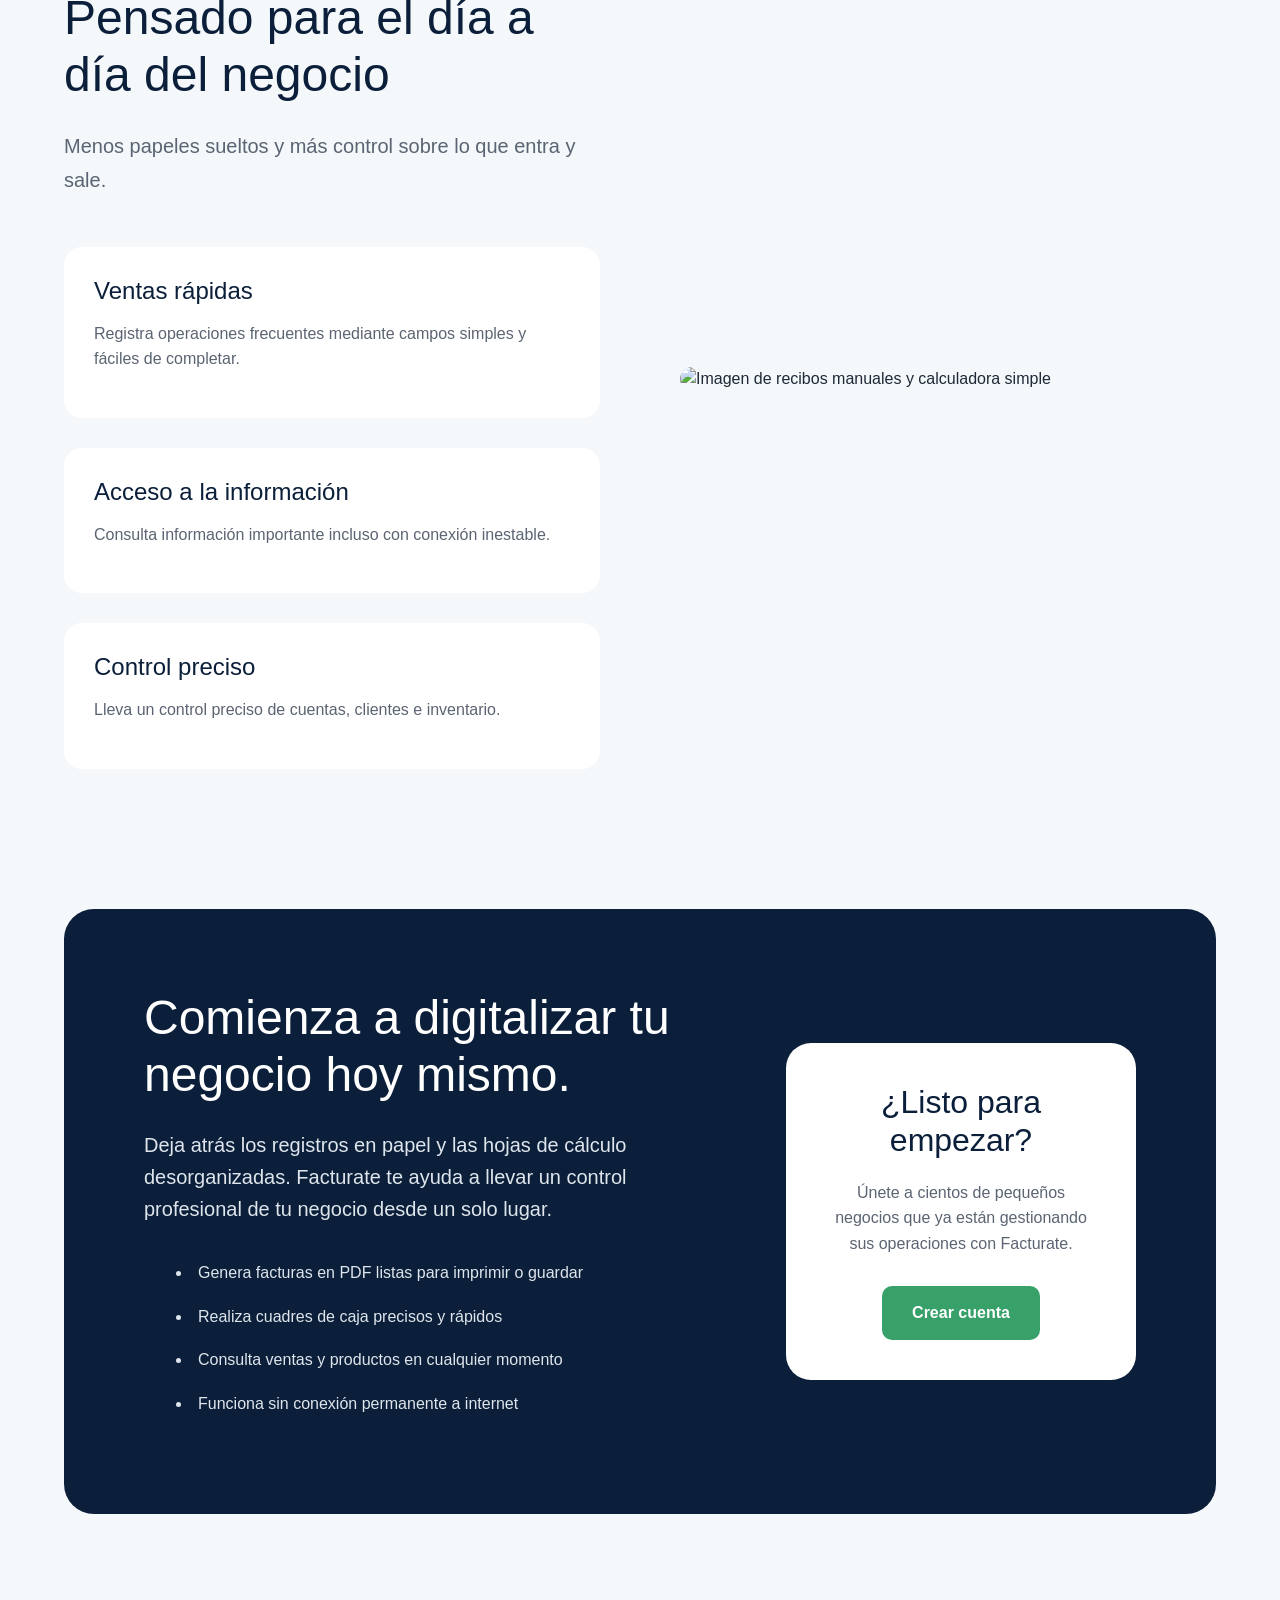
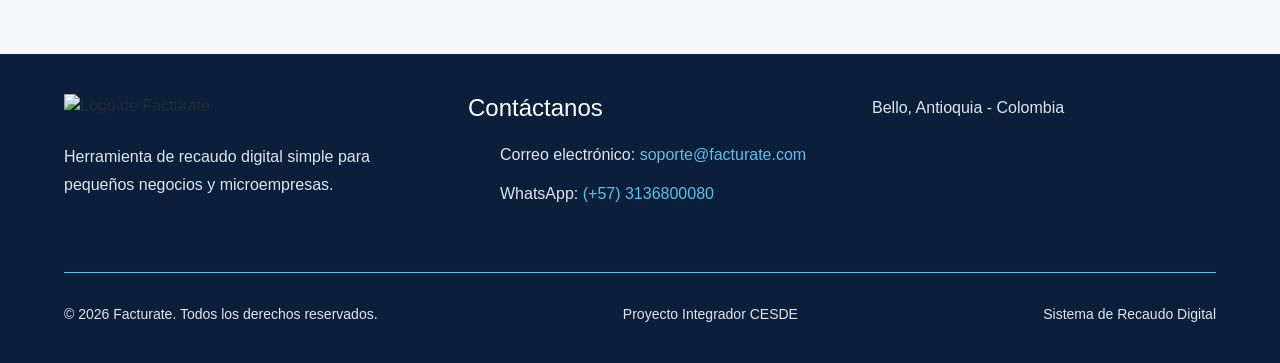
==== commit 7bc634aa: "Responsive para moviles pequenos pagina nosotros" ====
--- a/index.html
+++ b/index.html
@@ -25,14 +25,14 @@
             <a href="#funcionalidades">Funcionalidades</a>
           </li>
           <li>
-            <a href="#nosotros">Nosotros</a>
-          </li>
-          <li>
-            <a href="#registro">Regístrate</a>
+            <a href="nosotros.html">Nosotros</a>
+          </li>
+          <li>
+            <a href="registro.html">Regístrate</a>
           </li>
         </ul>
       </nav>
-      <a class="login" href="#login">Iniciar sesión</a>
+      <a class="login" href="login.html">Iniciar sesión</a>
     </section>
   </header>
 
@@ -216,7 +216,7 @@
       </article>
 
       <article class="footer-ubicacion">
-        <p>Bello, Colombia</p>
+        <p>Bello, Antioquia - Colombia</p>
       </article>
 
     </section>
--- a/styles.css
+++ b/styles.css
@@ -94,6 +94,7 @@
 ========================================*/
 
 /* Sección principal de presentación */
+
 .hero {
     width: 90%;
     max-width: 1200px;
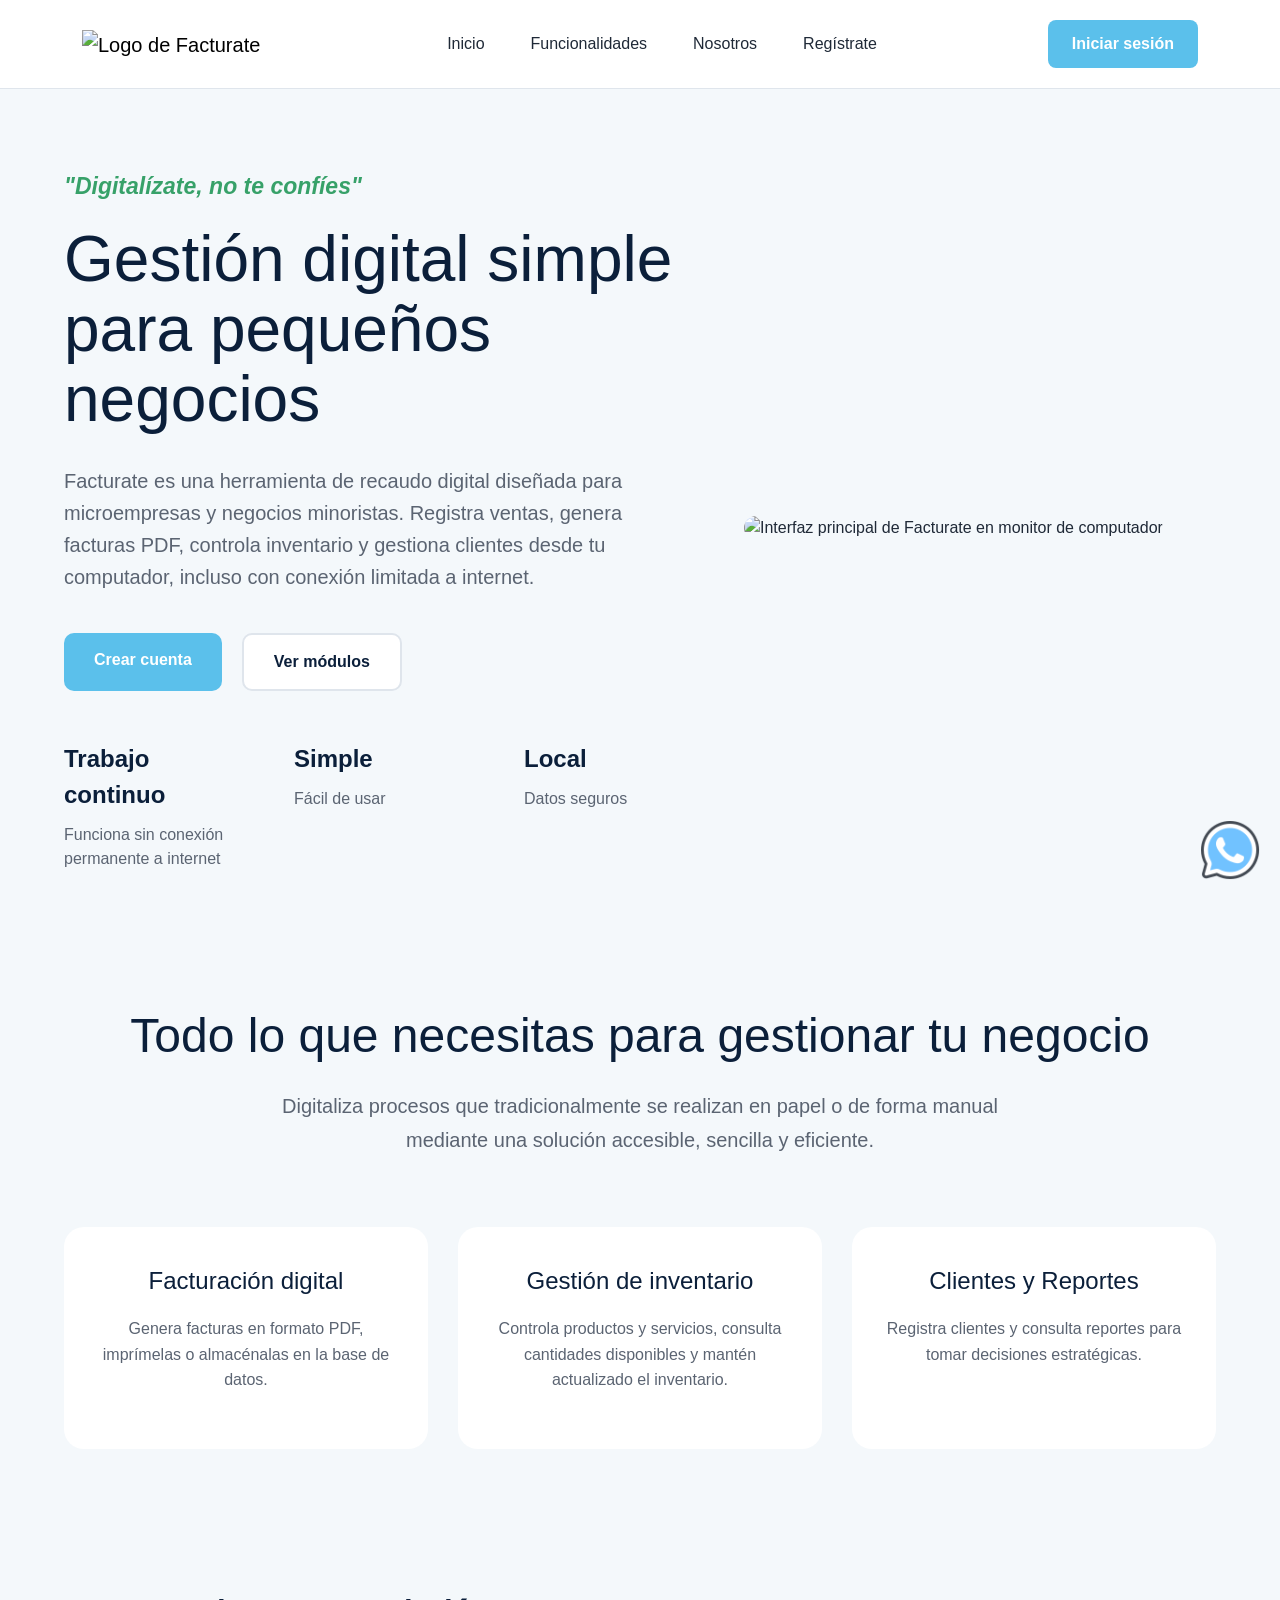
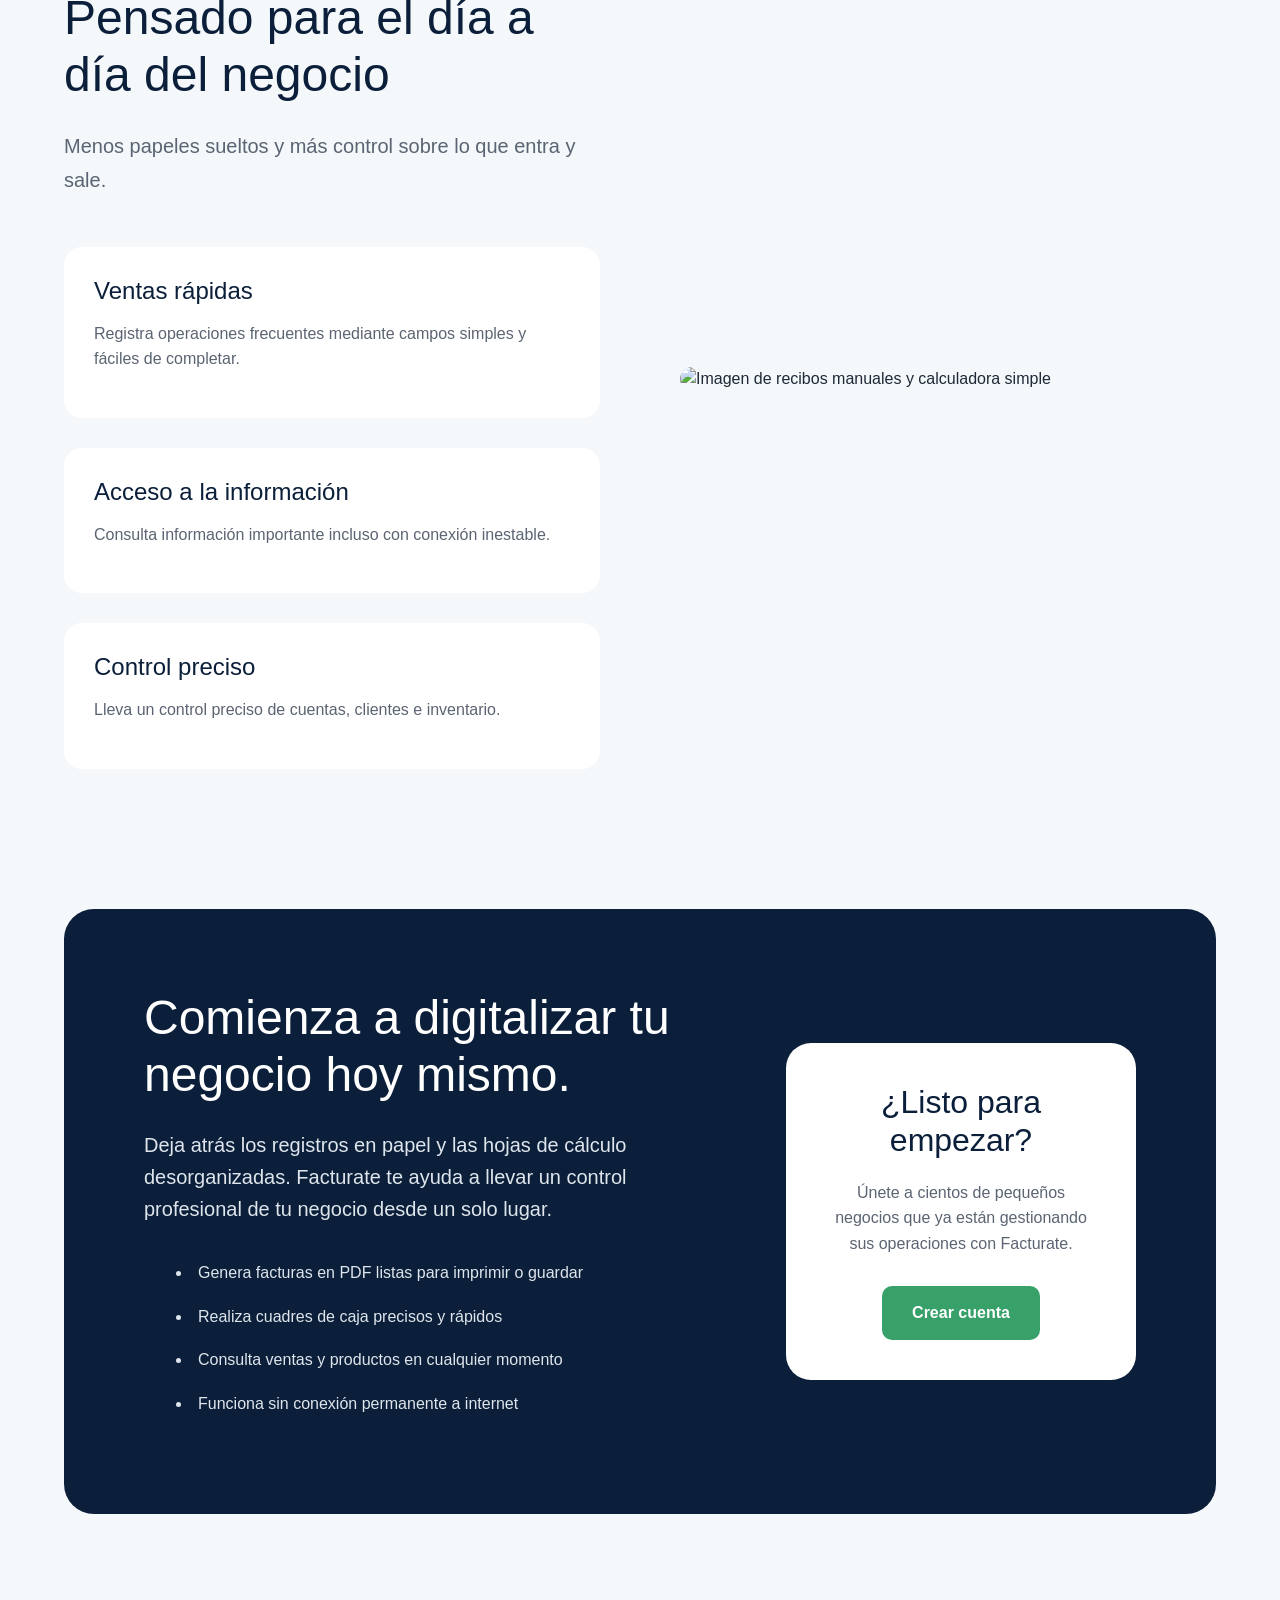
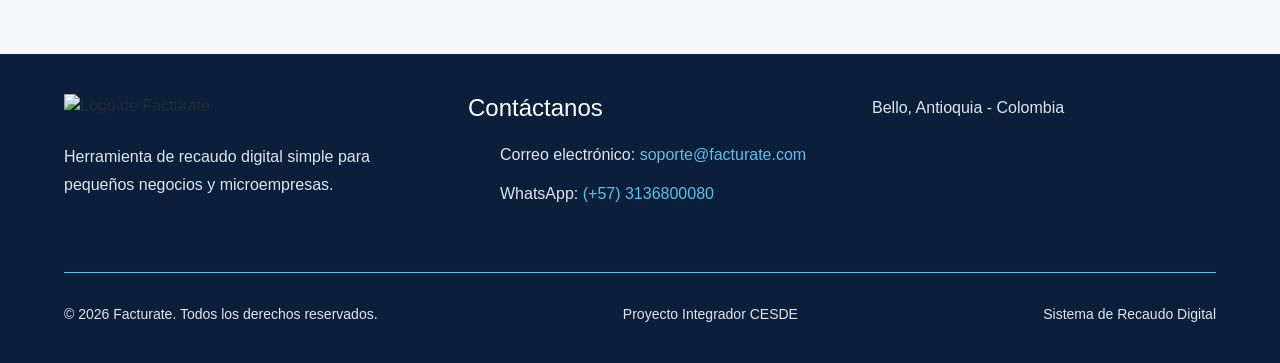
==== commit 662eb4cb: "Implementa menú hamburguesa responsive en todas las páginas" ====
--- a/index.html
+++ b/index.html
@@ -1,39 +1,60 @@
 <!DOCTYPE html>
 <html lang="es">
+
 <head>
   <meta charset="UTF-8">
   <meta name="viewport" content="width=device-width, initial-scale=1.0">
   <title>Facturate | Gestión digital para pequeños negocios</title>
-  <link href="https://cdn.jsdelivr.net/npm/bootstrap@5.3.8/dist/css/bootstrap.min.css" rel="stylesheet" integrity="sha384-sRIl4kxILFvY47J16cr9ZwB07vP4J8+LH7qKQnuqkuIAvNWLzeN8tE5YBujZqJLB" crossorigin="anonymous">
+  <link rel="icon" type="image/png" href="Imagenes/favicon.png">
+  <link href="https://cdn.jsdelivr.net/npm/bootstrap@5.3.8/dist/css/bootstrap.min.css" rel="stylesheet"
+    integrity="sha384-sRIl4kxILFvY47J16cr9ZwB07vP4J8+LH7qKQnuqkuIAvNWLzeN8tE5YBujZqJLB" crossorigin="anonymous">
   <link rel="stylesheet" href="styles.css">
 </head>
 
 <body id="inicio">
-  
+
   <!-- Header -->
   <header>
-    <section>
-      <a href="#inicio">
-        <img src="Imagenes/logo-facturate.png" alt="Logo de Facturate">
-      </a>      
-      <nav aria-label="Navegación principal">
-        <ul>
-          <li>
-            <a href="#inicio">Inicio</a>
-          </li>
-          <li>
-            <a href="#funcionalidades">Funcionalidades</a>
-          </li>
-          <li>
-            <a href="nosotros.html">Nosotros</a>
-          </li>
-          <li>
-            <a href="registro.html">Regístrate</a>
-          </li>
-        </ul>
-      </nav>
-      <a class="login" href="login.html">Iniciar sesión</a>
-    </section>
+
+    <nav class="navbar navbar-expand-lg">
+
+      <section class="container">
+
+        <a class="navbar-brand" href="#inicio">
+          <img src="Imagenes/logo-facturate.png" alt="Logo de Facturate">
+        </a>
+        <button class="navbar-toggler" type="button" data-bs-toggle="collapse" data-bs-target="#menuFacturate">
+          <span class="navbar-toggler-icon"></span>
+        </button>
+
+        <section class="collapse navbar-collapse" id="menuFacturate">
+
+          <ul class="navbar-nav mx-auto">
+            <li class="nav-item">
+              <a class="nav-link" href="#inicio">Inicio</a>
+            </li>
+            <li class="nav-item">
+              <a class="nav-link" href="#funcionalidades">Funcionalidades</a>
+            </li>
+            <li class="nav-item">
+              <a class="nav-link" href="nosotros.html">Nosotros</a>
+            </li>
+            <li class="nav-item">
+              <a class="nav-link" href="registro.html">Regístrate</a>
+            </li>
+            <li class="nav-item d-lg-none">
+              <a class="nav-link" href="login.html">Iniciar sesión</a>
+            </li>
+          </ul>
+          <!-- Oculta el botón en móviles y lo muestra únicamente en escritorio -->
+          <a class="login d-none d-lg-inline-block" href="login.html">Iniciar sesión</a>
+
+        </section>
+
+      </section>
+
+    </nav>
+
   </header>
 
   <!-- Main -->
@@ -53,8 +74,9 @@
         </p>
 
         <section class="hero-botones">
-          <a class="boton-primario" href="Registro.html">Crear cuenta</a> <!--Boton para el formulario de registro-->
-          <a class="boton-secundario" href="#funcionalidades">Ver módulos</a><!--Boton para conocer funcionalidades del software-->
+          <a class="boton-primario" href="registro.html">Crear cuenta</a> <!--Boton para el formulario de registro-->
+          <a class="boton-secundario" href="#funcionalidades">Ver
+            módulos</a><!--Boton para conocer funcionalidades del software-->
         </section>
 
         <section class="hero-estadisticas">
@@ -83,12 +105,12 @@
     <!-- Funcionalidades -->
     <section class="funcionalidades" id="funcionalidades">
 
-        <h2>Todo lo que necesitas para gestionar tu negocio</h2>
-        <p>
-          Digitaliza procesos que tradicionalmente se realizan
-          en papel o de forma manual mediante una solución
-          accesible, sencilla y eficiente.
-        </p>
+      <h2>Todo lo que necesitas para gestionar tu negocio</h2>
+      <p>
+        Digitaliza procesos que tradicionalmente se realizan
+        en papel o de forma manual mediante una solución
+        accesible, sencilla y eficiente.
+      </p>
 
       <section class="funcionalidades-cartas">
         <article class="funcionalidad">
@@ -122,11 +144,11 @@
 
       <section class="modulos-texto">
 
-          <h2>Pensado para el día a día del negocio</h2>
-          <p>
-            Menos papeles sueltos y más control
-            sobre lo que entra y sale.
-          </p>
+        <h2>Pensado para el día a día del negocio</h2>
+        <p>
+          Menos papeles sueltos y más control
+          sobre lo que entra y sale.
+        </p>
 
         <section class="modulos-lista">
 
@@ -168,15 +190,15 @@
       <section class="cta-texto">
         <h2>Comienza a digitalizar tu negocio hoy mismo.</h2>
         <p>
-          Deja atrás los registros en papel y las hojas de cálculo desorganizadas. 
+          Deja atrás los registros en papel y las hojas de cálculo desorganizadas.
           Facturate te ayuda a llevar un control profesional de tu negocio desde un solo lugar.
         </p>
-          <ul>
-            <li>Genera facturas en PDF listas para imprimir o guardar</li>
-            <li>Realiza cuadres de caja precisos y rápidos</li>
-            <li>Consulta ventas y productos en cualquier momento</li>
-            <li>Funciona sin conexión permanente a internet</li>
-          </ul>
+        <ul>
+          <li>Genera facturas en PDF listas para imprimir o guardar</li>
+          <li>Realiza cuadres de caja precisos y rápidos</li>
+          <li>Consulta ventas y productos en cualquier momento</li>
+          <li>Funciona sin conexión permanente a internet</li>
+        </ul>
       </section>
 
       <article class="cta-accion">
@@ -184,7 +206,7 @@
         <p>
           Únete a cientos de pequeños negocios que ya están gestionando sus operaciones con Facturate.
         </p>
-        <a class="boton-cta" href="Registro.html">Crear cuenta</a>
+        <a class="boton-cta" href="registro.html">Crear cuenta</a>
       </article>
 
     </section>
@@ -231,7 +253,11 @@
   </footer>
   <a href="https://wa.me/573136800080" class="btn-whatsapp" target="_blank" aria-label="Contactar por WhatsApp">
     <img src="Imagenes/icon-whatsapp.png" alt="icono-wpp">
-  </a>  
-
+  </a>
+
+  <script src="https://cdn.jsdelivr.net/npm/bootstrap@5.3.8/dist/js/bootstrap.bundle.min.js"></script>
+  <!--Se agrega script para crear menu tipo hamburguesa-->
+  
 </body>
+
 </html>
--- a/styles.css
+++ b/styles.css
@@ -34,52 +34,39 @@
 =          PÁGINA PRINCIPAL: INDEX       =
 ========================================*/
 
-/* Header */
+/*========================================
+=                HEADER                  =
+========================================*/
+
 header {
     background-color: var(--blanco);
     border-bottom: 1px solid var(--gris-claro);
-    padding: 20px 0;
     position: sticky;
     top: 0;
     z-index: 1000;
-    /* Mantiene el encabezado visible al desplazarse */
-}
-
-header section {
-    width: 90%;
-    max-width: 1200px;
-    margin: 0 auto;
-    display: flex;
-    justify-content: space-between;
-    align-items: center;
-    /* Distribuye los elementos horizontalmente y los centra verticalmente */
-}
-
-header img {
+}
+
+.navbar {
+    padding: 20px 0;
+    background-color: var(--blanco);
+}
+
+.navbar-brand img {
     width: 180px;
     height: auto;
 }
 
-/* Navegación principal */
-nav ul {
-    display: flex;
-    gap: 40px;
-    list-style: none;
-    /* Elimina las viñetas de la lista */
-}
-
-nav a {
-    text-decoration: none;
+.nav-link {
     color: var(--gris-oscuro);
     font-size: 16px;
     font-weight: 500;
-}
-
-nav a:hover {
+    margin: 0 15px;
+}
+
+.nav-link:hover {
     color: var(--azul-claro);
 }
 
-/* Botón de inicio de sesión */
 .login {
     background-color: var(--azul-claro);
     color: var(--blanco);
@@ -87,6 +74,18 @@
     padding: 12px 24px;
     border-radius: 8px;
     font-weight: bold;
+}
+
+.navbar-toggler {
+    border: 2px solid var(--gris-medio);
+}
+
+.navbar-toggler:focus {
+    box-shadow: none;
+}
+
+.login:hover {
+    opacity: 0.8;
 }
 
 /*========================================
@@ -151,6 +150,7 @@
     margin-bottom: 50px;
 }
 
+
 .boton-primario {
     background-color: var(--azul-claro);
     color: var(--blanco);
@@ -159,6 +159,11 @@
     border-radius: 10px;
     font-weight: bold;
 }
+
+.boton-primario:hover {
+    opacity: 0.8;
+}
+
 
 .boton-secundario {
     background-color: var(--blanco);
@@ -170,6 +175,11 @@
     font-weight: bold;
 }
 
+.boton-secundario:hover {
+    opacity: 0.8;
+    border-color: var(--gris-medio);
+}
+
 /* Estadísticas destacadas */
 .hero-estadisticas {
     display: flex;
@@ -210,7 +220,7 @@
     margin-bottom: 25px;
 }
 
-.funcionalidades > p {
+.funcionalidades>p {
     font-size: 20px;
     color: var(--gris-medio);
     line-height: 1.7;
@@ -270,7 +280,7 @@
     margin-bottom: 25px;
 }
 
-.modulos-texto > p {
+.modulos-texto>p {
     font-size: 20px;
     color: var(--gris-medio);
     line-height: 1.7;
@@ -385,12 +395,17 @@
 .boton-cta {
     display: inline-block;
     padding: 15px 30px;
-
     background-color: var(--verde);
     color: var(--blanco);
     text-decoration: none;
     border-radius: 10px;
     font-weight: bold;
+}
+
+.cta a:hover {
+    background-color: var(--verde);
+    color: var(--blanco);
+    opacity: 0.9;
 }
 
 /*========================================
@@ -491,44 +506,6 @@
 @media (max-width: 480px) {
 
     /*========================================
-    =                HEADER                  =
-    ========================================*/
-
-    /* Reducir el tamaño del logo */
-    header img {
-        width: 170px;
-    }
-
-    /* Reorganizar elementos del encabezado */
-    header section {
-        flex-wrap: wrap;
-        justify-content: center;
-        gap: 15px;
-    }
-
-    /* Permitir que el menú ocupe una fila completa */
-    nav {
-        width: 100%;
-    }
-
-    /* Centrar enlaces del menú */
-    nav ul {
-        justify-content: center;
-        gap: 18px;
-        padding-left: 0;
-    }
-
-    /* Reducir tamaño de los enlaces */
-    nav a {
-        font-size: 13px;
-    }
-
-    /* Reducir tamaño del botón de acceso */
-    .login {
-        padding: 8px 12px;
-    }
-
-    /*========================================
     =                 HERO                   =
     ========================================*/
 
@@ -740,44 +717,6 @@
 ========================================*/
 
 @media (min-width: 481px) and (max-width: 767px) {
-
-    /*========================================
-    =                HEADER                  =
-    ========================================*/
-
-    /* Ajustar tamaño del logo */
-    header img {
-        width: 190px;
-    }
-
-    /* Reorganizar elementos del encabezado */
-    header section {
-        flex-wrap: wrap;
-        justify-content: center;
-        gap: 20px;
-    }
-
-    /* Permitir que el menú ocupe una fila completa */
-    nav {
-        width: 100%;
-    }
-
-    /* Centrar enlaces del menú */
-    nav ul {
-        justify-content: center;
-        gap: 25px;
-        padding-left: 0;
-    }
-
-    /* Ajustar tamaño de los enlaces */
-    nav a {
-        font-size: 15px;
-    }
-
-    /* Ajustar tamaño del botón */
-    .login {
-        padding: 10px 18px;
-    }
 
     /*========================================
     =                 HERO                   =
@@ -921,20 +860,6 @@
 @media (min-width: 768px) and (max-width: 1024px) {
 
     /*========================================
-    =                HEADER                  =
-    ========================================*/
-
-    /* Ajustar ancho del contenedor */
-    header section {
-        width: 95%;
-    }
-
-    /* Ajustar separación del menú */
-    nav ul {
-        gap: 25px;
-    }
-
-    /*========================================
     =                 HERO                   =
     ========================================*/
 
